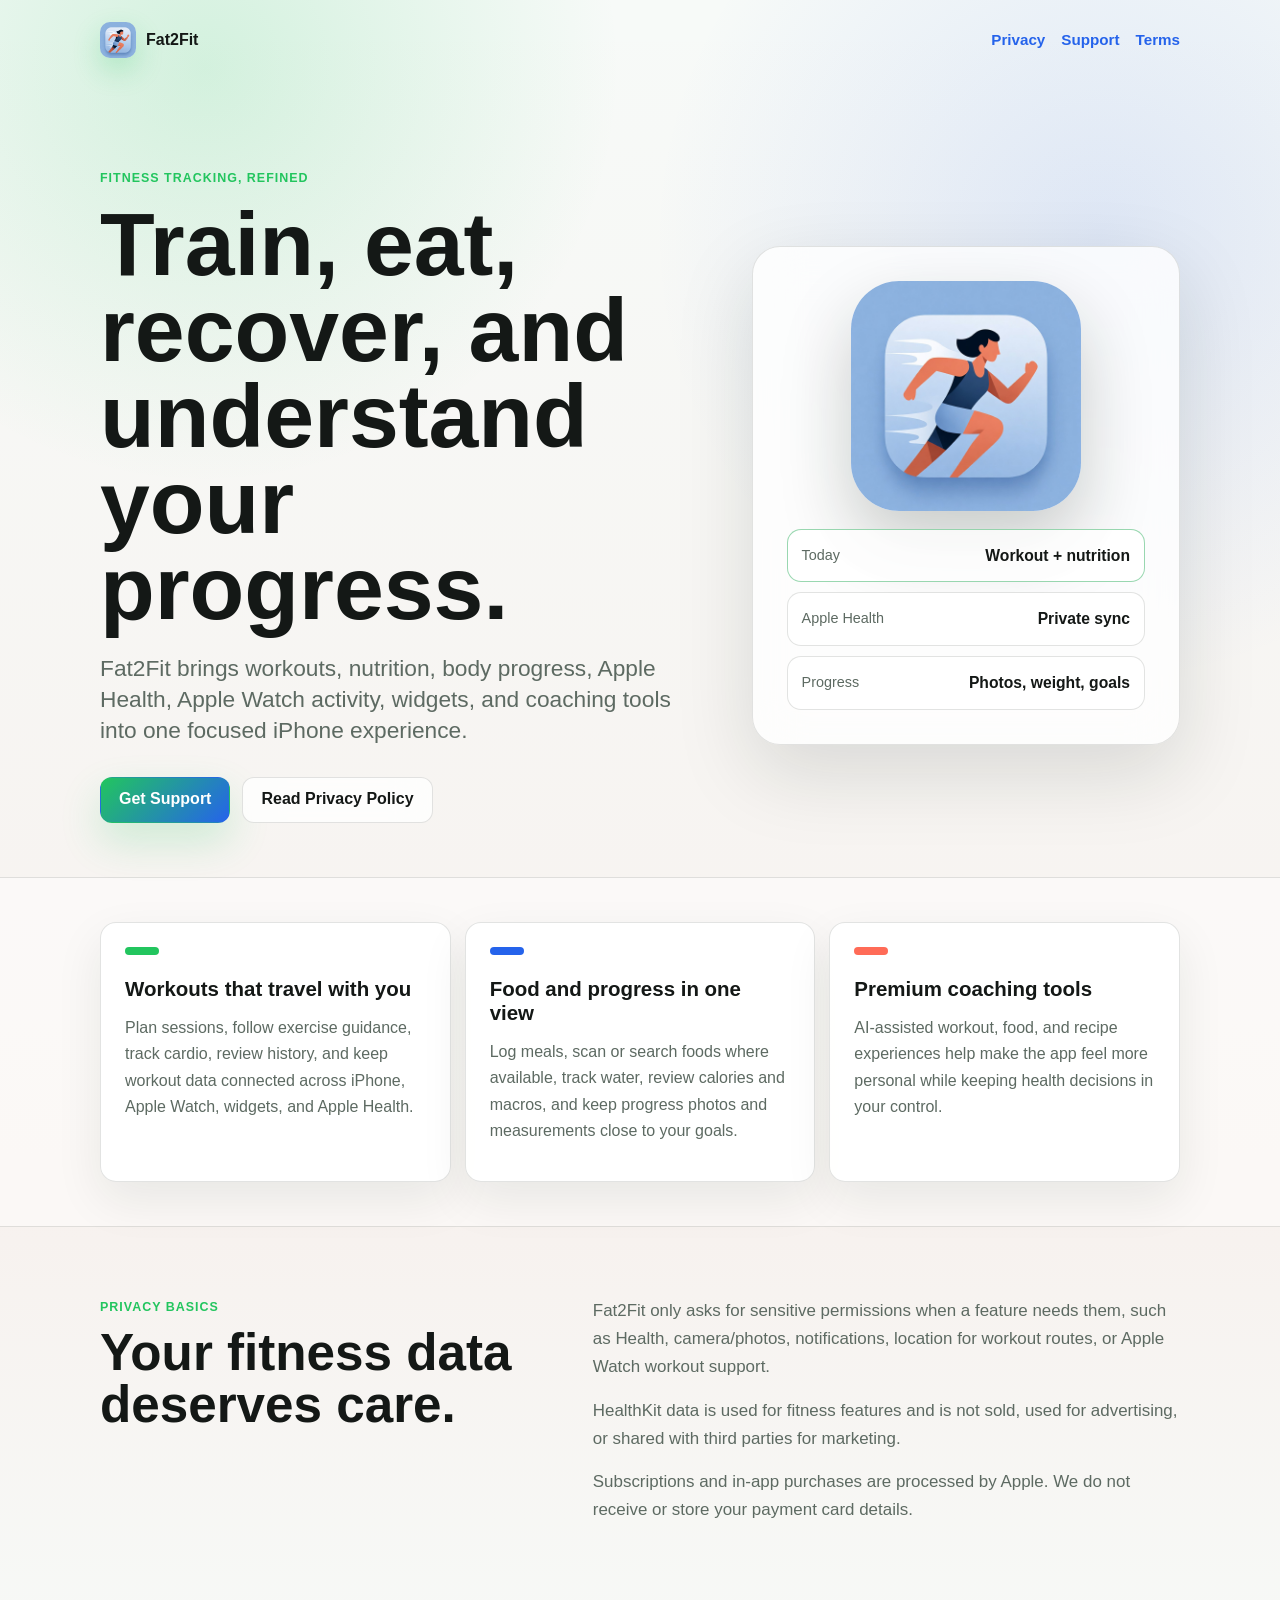
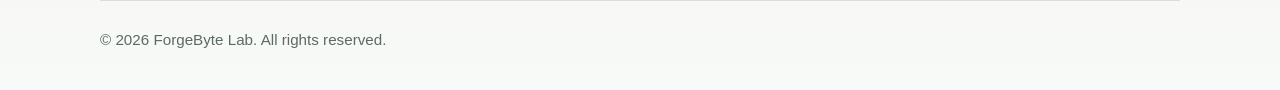
==== index.html @ ca740949 "Redesign Fat2Fit support site" ====
<!doctype html>
<html lang="en">
<head>
  <meta charset="utf-8">
  <meta name="viewport" content="width=device-width, initial-scale=1">
  <title>Fat2Fit - Fitness, Nutrition, and Progress Tracking</title>
  <meta name="description" content="Fat2Fit is a modern iPhone fitness app for workouts, meals, progress, Apple Health, Apple Watch workouts, widgets, and private AI-powered coaching tools.">
  <meta name="theme-color" content="#22c55e">
  <meta property="og:title" content="Fat2Fit">
  <meta property="og:description" content="A polished fitness companion for workouts, meals, progress, Apple Health, Apple Watch, widgets, and coaching tools.">
  <meta property="og:type" content="website">
  <meta property="og:image" content="assets/fat2fit-icon.jpg">
  <link rel="icon" href="assets/fat2fit-icon.jpg">
  <link rel="stylesheet" href="styles.css">
</head>
<body>
  <header class="shell nav">
    <a class="brand" href="./" aria-label="Fat2Fit home">
      <img class="brand-icon" src="assets/fat2fit-icon.jpg" alt="">
      <span>Fat2Fit</span>
    </a>
    <nav class="nav-links" aria-label="Primary navigation">
      <a href="./privacy-policy/">Privacy</a>
      <a href="./support/">Support</a>
      <a href="./terms/">Terms</a>
    </nav>
  </header>

  <main>
    <section class="shell hero">
      <div class="hero-copy">
        <p class="eyebrow">Fitness tracking, refined</p>
        <h1>Train, eat, recover, and understand your progress.</h1>
        <p class="lead">Fat2Fit brings workouts, nutrition, body progress, Apple Health, Apple Watch activity, widgets, and coaching tools into one focused iPhone experience.</p>
        <div class="actions">
          <a class="button primary" href="./support/">Get Support</a>
          <a class="button" href="./privacy-policy/">Read Privacy Policy</a>
        </div>
      </div>

      <div class="app-visual" aria-label="Fat2Fit app highlights">
        <img class="hero-icon" src="assets/fat2fit-icon.jpg" alt="Fat2Fit app icon">
        <div class="metric-stack">
          <div class="metric active">
            <span>Today</span>
            <strong>Workout + nutrition</strong>
          </div>
          <div class="metric">
            <span>Apple Health</span>
            <strong>Private sync</strong>
          </div>
          <div class="metric">
            <span>Progress</span>
            <strong>Photos, weight, goals</strong>
          </div>
        </div>
      </div>
    </section>

    <section class="band">
      <div class="shell grid">
        <article class="tile">
          <span class="tile-mark green"></span>
          <h2>Workouts that travel with you</h2>
          <p>Plan sessions, follow exercise guidance, track cardio, review history, and keep workout data connected across iPhone, Apple Watch, widgets, and Apple Health.</p>
        </article>
        <article class="tile">
          <span class="tile-mark blue"></span>
          <h2>Food and progress in one view</h2>
          <p>Log meals, scan or search foods where available, track water, review calories and macros, and keep progress photos and measurements close to your goals.</p>
        </article>
        <article class="tile">
          <span class="tile-mark coral"></span>
          <h2>Premium coaching tools</h2>
          <p>AI-assisted workout, food, and recipe experiences help make the app feel more personal while keeping health decisions in your control.</p>
        </article>
      </div>
    </section>

    <section class="shell split">
      <div>
        <p class="eyebrow">Privacy basics</p>
        <h2>Your fitness data deserves care.</h2>
      </div>
      <div class="privacy-list">
        <p>Fat2Fit only asks for sensitive permissions when a feature needs them, such as Health, camera/photos, notifications, location for workout routes, or Apple Watch workout support.</p>
        <p>HealthKit data is used for fitness features and is not sold, used for advertising, or shared with third parties for marketing.</p>
        <p>Subscriptions and in-app purchases are processed by Apple. We do not receive or store your payment card details.</p>
      </div>
    </section>
  </main>

  <footer class="shell footer">
    <p>&copy; 2026 ForgeByte Lab. All rights reserved.</p>
  </footer>
</body>
</html>
---- styles.css ----
:root {
  color-scheme: light dark;
  --bg: #f7faf8;
  --surface: rgba(255, 255, 255, 0.78);
  --surface-strong: rgba(255, 255, 255, 0.92);
  --text: #141816;
  --muted: #5d6a62;
  --line: rgba(20, 24, 22, 0.12);
  --green: #22c55e;
  --blue: #2563eb;
  --coral: #ff6b57;
  --amber: #f59e0b;
  --shadow: 0 28px 80px rgba(18, 33, 25, 0.13);
}

@media (prefers-color-scheme: dark) {
  :root {
    --bg: #070b09;
    --surface: rgba(20, 25, 22, 0.76);
    --surface-strong: rgba(26, 32, 28, 0.9);
    --text: #f4f8f5;
    --muted: #a6b4ab;
    --line: rgba(255, 255, 255, 0.13);
    --shadow: 0 28px 80px rgba(0, 0, 0, 0.34);
  }
}

* {
  box-sizing: border-box;
}

html {
  scroll-behavior: smooth;
}

body {
  margin: 0;
  color: var(--text);
  font-family: -apple-system, BlinkMacSystemFont, "SF Pro Text", "Helvetica Neue", Arial, sans-serif;
  line-height: 1.65;
  background:
    radial-gradient(circle at 16% 4%, rgba(34, 197, 94, 0.17), transparent 26rem),
    radial-gradient(circle at 86% 14%, rgba(37, 99, 235, 0.12), transparent 28rem),
    linear-gradient(180deg, transparent, rgba(255, 107, 87, 0.06) 72%, transparent),
    var(--bg);
}

a {
  color: var(--blue);
  text-decoration: none;
}

a:hover {
  text-decoration: underline;
}

h1,
h2,
h3,
p {
  margin: 0;
}

ul {
  margin: 14px 0 0;
  padding-left: 22px;
}

li {
  margin-top: 9px;
}

.shell {
  width: min(calc(100% - 32px), 1080px);
  margin: 0 auto;
}

.nav {
  display: flex;
  align-items: center;
  justify-content: space-between;
  gap: 20px;
  padding: 22px 0;
}

.brand {
  display: inline-flex;
  align-items: center;
  gap: 10px;
  color: var(--text);
  font-weight: 820;
  letter-spacing: 0;
}

.brand-icon {
  width: 36px;
  height: 36px;
  border-radius: 10px;
  box-shadow: 0 12px 28px rgba(34, 197, 94, 0.24);
}

.nav-links {
  display: flex;
  flex-wrap: wrap;
  justify-content: flex-end;
  gap: 16px;
  font-size: 0.95rem;
  font-weight: 680;
}

.hero {
  display: grid;
  grid-template-columns: minmax(0, 1.15fr) minmax(290px, 0.85fr);
  align-items: center;
  gap: clamp(28px, 6vw, 72px);
  min-height: calc(100vh - 190px);
  padding: clamp(36px, 7vw, 88px) 0 54px;
}

.eyebrow {
  color: var(--green);
  font-size: 0.78rem;
  font-weight: 800;
  letter-spacing: 0.08em;
  text-transform: uppercase;
}

h1 {
  max-width: 760px;
  margin-top: 12px;
  font-size: clamp(3rem, 7vw, 6.6rem);
  line-height: 0.96;
  letter-spacing: 0;
}

.lead {
  max-width: 720px;
  margin-top: 22px;
  color: var(--muted);
  font-size: clamp(1.08rem, 2.2vw, 1.42rem);
  line-height: 1.38;
}

.actions {
  display: flex;
  flex-wrap: wrap;
  gap: 12px;
  margin-top: 30px;
}

.button {
  min-height: 46px;
  display: inline-flex;
  align-items: center;
  justify-content: center;
  padding: 0 18px;
  border: 1px solid var(--line);
  border-radius: 12px;
  color: var(--text);
  background: var(--surface);
  font-weight: 780;
  backdrop-filter: blur(18px);
}

.button.primary {
  color: #fff;
  border-color: transparent;
  background: linear-gradient(135deg, var(--green), var(--blue));
  box-shadow: 0 18px 42px rgba(34, 197, 94, 0.2);
}

.app-visual {
  position: relative;
  display: grid;
  justify-items: center;
  gap: 18px;
  padding: clamp(18px, 4vw, 34px);
  border: 1px solid var(--line);
  border-radius: 28px;
  background: var(--surface);
  box-shadow: var(--shadow);
  backdrop-filter: blur(24px);
}

.hero-icon {
  width: min(64vw, 230px);
  aspect-ratio: 1;
  border-radius: 48px;
  box-shadow: 0 32px 70px rgba(18, 33, 25, 0.22);
}

.metric-stack {
  width: 100%;
  display: grid;
  gap: 10px;
}

.metric {
  display: flex;
  align-items: center;
  justify-content: space-between;
  gap: 16px;
  padding: 13px 14px;
  border: 1px solid var(--line);
  border-radius: 14px;
  background: color-mix(in srgb, var(--surface-strong) 86%, transparent);
}

.metric span {
  color: var(--muted);
  font-size: 0.9rem;
}

.metric strong {
  text-align: right;
  font-size: 0.98rem;
}

.metric.active {
  border-color: color-mix(in srgb, var(--green) 38%, var(--line));
}

.band {
  padding: 44px 0;
  border-top: 1px solid var(--line);
  border-bottom: 1px solid var(--line);
  background: color-mix(in srgb, var(--surface) 56%, transparent);
}

.grid {
  display: grid;
  grid-template-columns: repeat(3, minmax(0, 1fr));
  gap: 14px;
}

.tile {
  min-height: 260px;
  padding: 24px;
  border: 1px solid var(--line);
  border-radius: 16px;
  background: var(--surface-strong);
  box-shadow: 0 18px 48px rgba(18, 33, 25, 0.08);
}

.tile-mark {
  width: 34px;
  height: 8px;
  display: block;
  border-radius: 99px;
  margin-bottom: 22px;
}

.tile-mark.green {
  background: var(--green);
}

.tile-mark.blue {
  background: var(--blue);
}

.tile-mark.coral {
  background: var(--coral);
}

.tile h2 {
  font-size: 1.28rem;
  line-height: 1.18;
}

.tile p,
.privacy-list p,
.content-card p,
.content-card li {
  color: var(--muted);
}

.tile p {
  margin-top: 14px;
}

.split {
  display: grid;
  grid-template-columns: minmax(0, 0.72fr) minmax(0, 1fr);
  gap: clamp(28px, 6vw, 70px);
  padding: 70px 0 76px;
}

.split h2 {
  max-width: 430px;
  margin-top: 10px;
  font-size: clamp(2rem, 4vw, 3.7rem);
  line-height: 1.02;
  letter-spacing: 0;
}

.privacy-list {
  display: grid;
  gap: 16px;
  font-size: 1.06rem;
}

.content-card {
  margin: 32px 0 56px;
  padding: clamp(24px, 4vw, 44px);
  border: 1px solid var(--line);
  border-radius: 20px;
  background: var(--surface);
  box-shadow: var(--shadow);
  backdrop-filter: blur(22px);
}

.content-card h1 {
  max-width: 860px;
  margin-top: 12px;
  font-size: clamp(2.4rem, 6vw, 4.8rem);
  line-height: 1;
}

.content-card h2 {
  margin-top: 34px;
  font-size: 1.35rem;
  line-height: 1.22;
}

.content-card h3 {
  margin-top: 24px;
  font-size: 1.08rem;
}

.content-card p {
  margin-top: 12px;
}

.date {
  margin-top: 10px;
  color: var(--muted);
  font-size: 0.95rem;
}

.notice {
  margin-top: 24px;
  padding: 16px;
  border: 1px solid color-mix(in srgb, var(--amber) 34%, var(--line));
  border-radius: 14px;
  background: color-mix(in srgb, var(--amber) 12%, var(--surface));
}

.footer {
  border-top: 1px solid var(--line);
  padding: 26px 0 38px;
  color: var(--muted);
  font-size: 0.95rem;
}

@media (max-width: 820px) {
  .nav {
    align-items: flex-start;
    flex-direction: column;
  }

  .nav-links {
    justify-content: flex-start;
  }

  .hero,
  .split {
    grid-template-columns: 1fr;
  }

  .hero {
    min-height: auto;
  }

  .grid {
    grid-template-columns: 1fr;
  }

  .tile {
    min-height: auto;
  }
}

@media (max-width: 520px) {
  h1 {
    font-size: clamp(2.65rem, 15vw, 4.2rem);
  }

  .button {
    width: 100%;
  }

  .hero-icon {
    border-radius: 34px;
  }

  .metric {
    align-items: flex-start;
    flex-direction: column;
    gap: 4px;
  }

  .metric strong {
    text-align: left;
  }
}
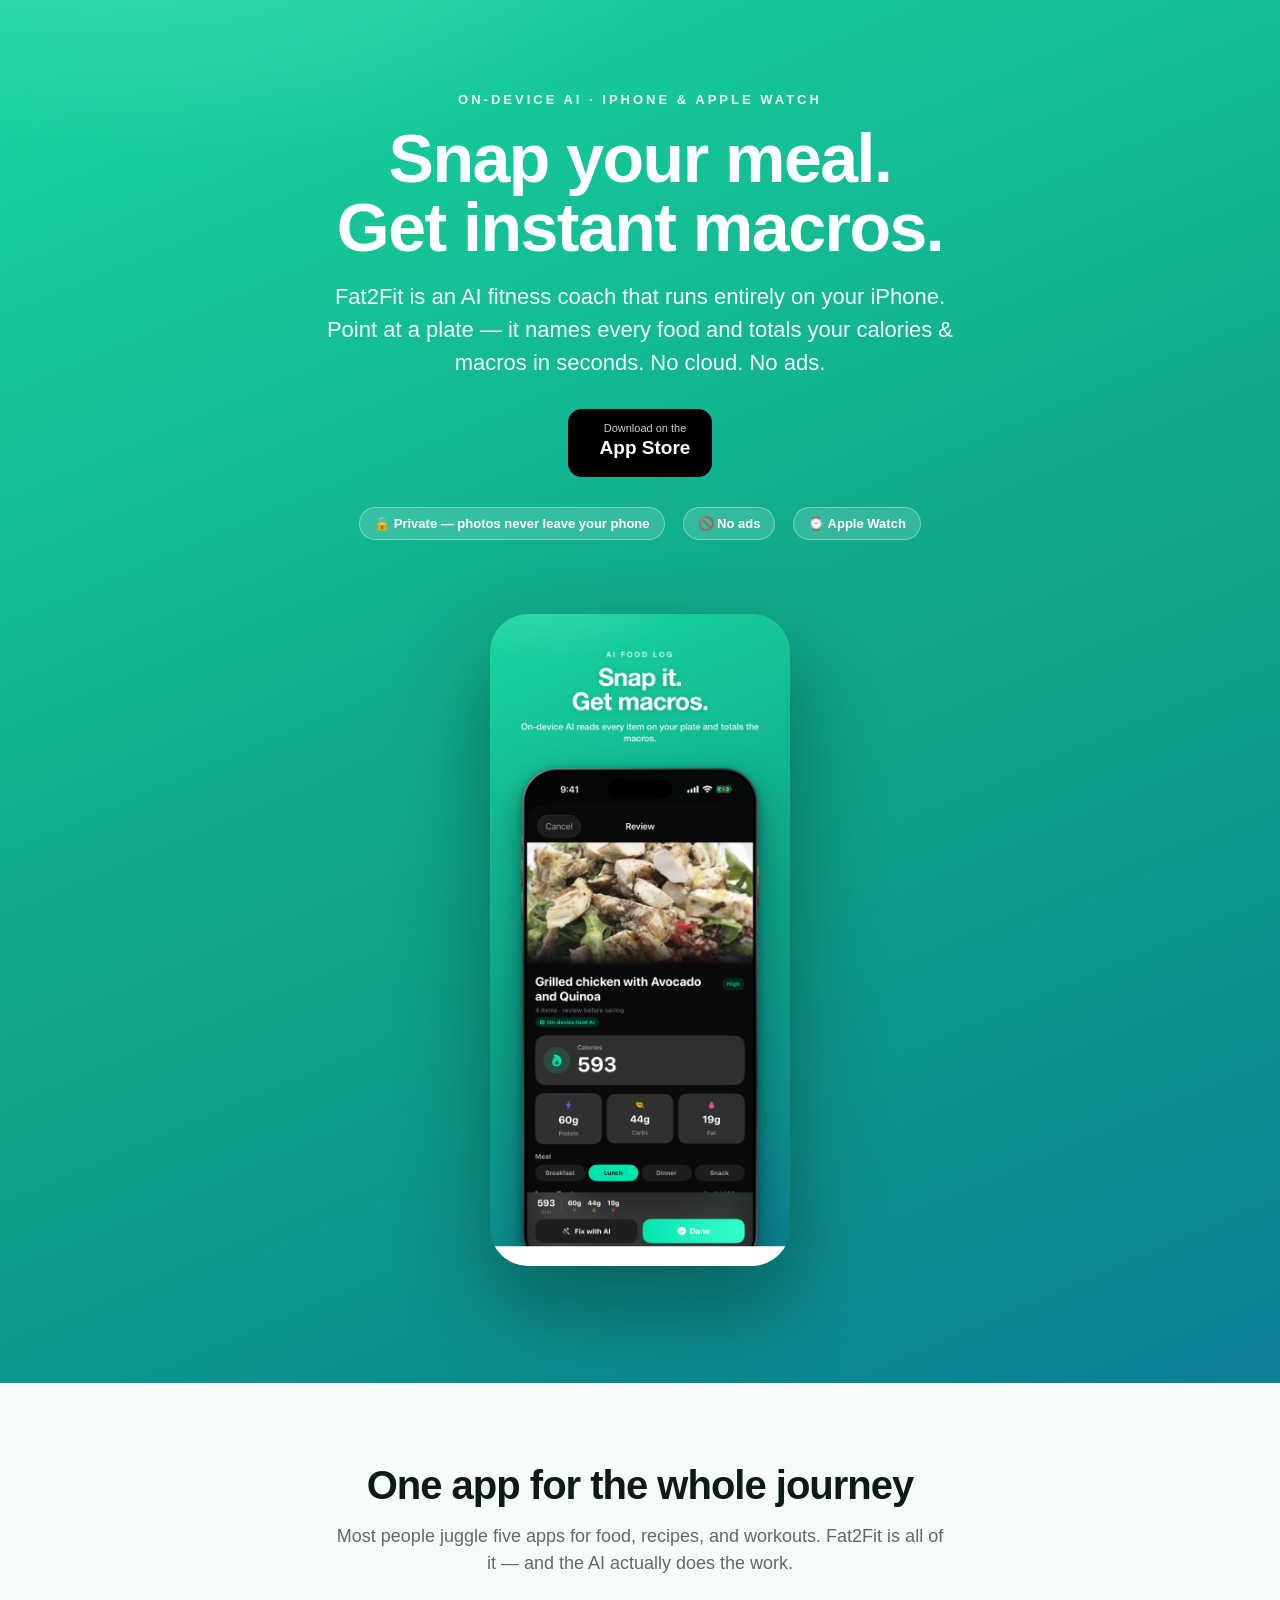
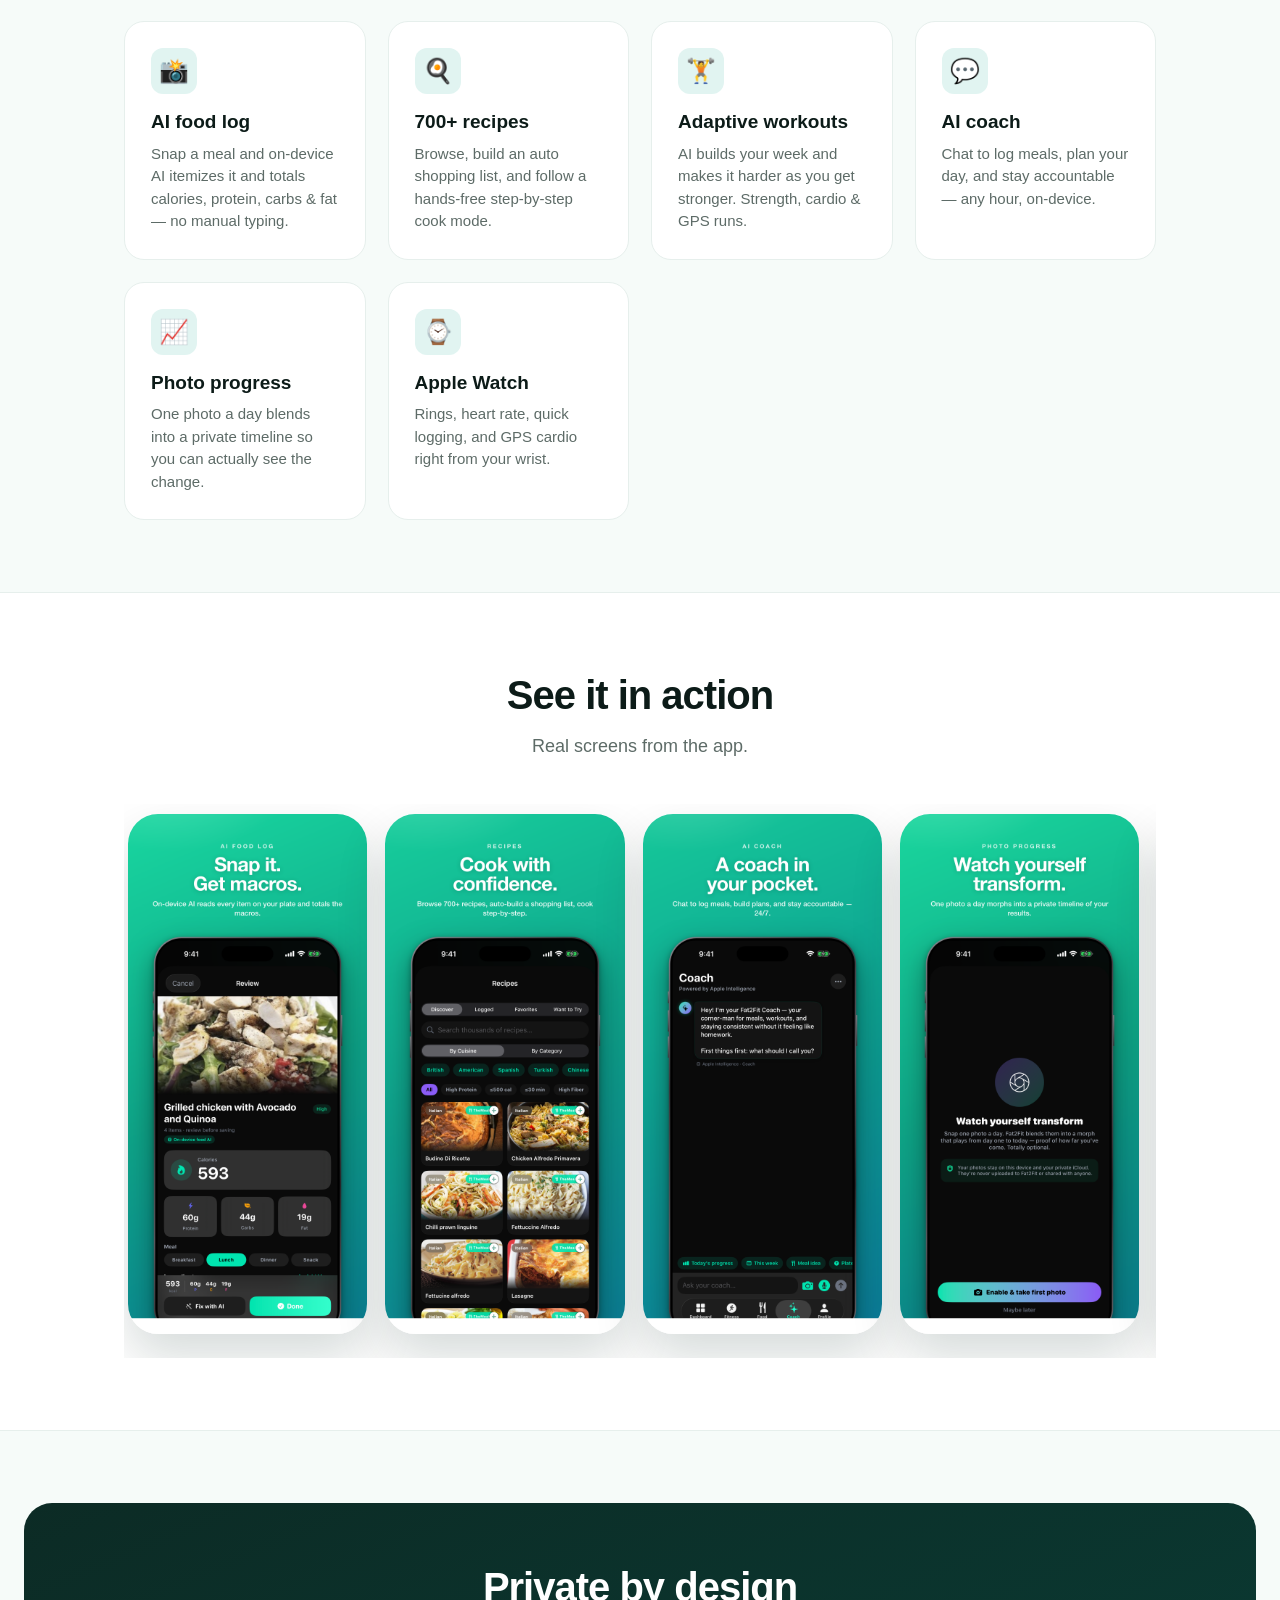
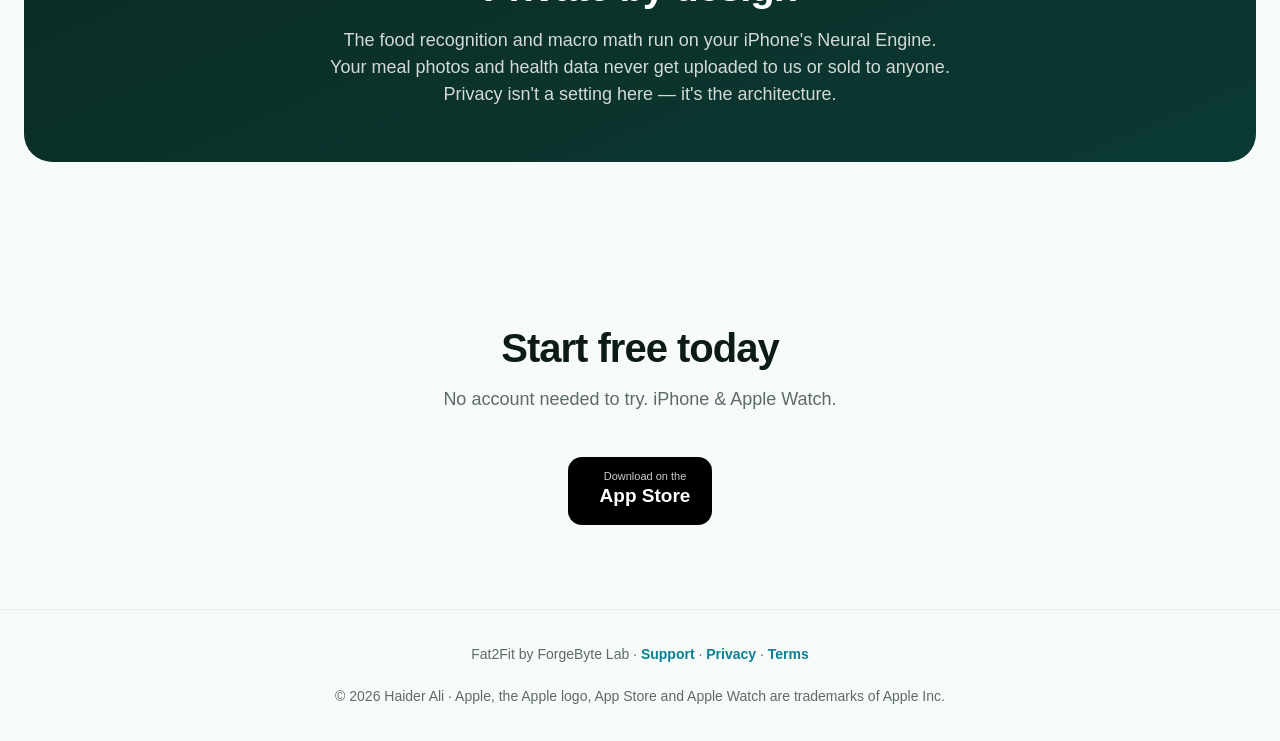
==== commit 20e21ca3: "Upgrade home page to App Store-style landing page with screenshots Replace the basic home with a mar" ====
--- a/index.html
+++ b/index.html
@@ -1,97 +1,142 @@
 <!doctype html>
 <html lang="en">
 <head>
-  <meta charset="utf-8">
-  <meta name="viewport" content="width=device-width, initial-scale=1">
-  <title>Fat2Fit - Fitness, Nutrition, and Progress Tracking</title>
-  <meta name="description" content="Fat2Fit is a modern iPhone fitness app for workouts, meals, progress, Apple Health, Apple Watch workouts, widgets, and private AI-powered coaching tools.">
-  <meta name="theme-color" content="#22c55e">
-  <meta property="og:title" content="Fat2Fit">
-  <meta property="og:description" content="A polished fitness companion for workouts, meals, progress, Apple Health, Apple Watch, widgets, and coaching tools.">
-  <meta property="og:type" content="website">
-  <meta property="og:image" content="assets/fat2fit-icon.jpg">
+<meta charset="utf-8">
+<meta name="viewport" content="width=device-width, initial-scale=1">
+<title>Fat2Fit — Snap your meal, get instant macros</title>
+<meta name="description" content="Fat2Fit is an AI fitness coach that runs entirely on your iPhone. Snap a meal, get instant macros — private, no cloud, no ads. Recipes, workouts, Apple Watch, fasting.">
+<meta property="og:title" content="Fat2Fit — Snap your meal, get instant macros">
+<meta property="og:description" content="Private, on-device AI fitness coach. Snap a meal → instant macros. Recipes, adaptive workouts, Apple Watch.">
+<meta property="og:image" content="https://forgebyte-lab.github.io/fat2fit-support/assets/01_food_ai.png">
   <link rel="icon" href="assets/fat2fit-icon.jpg">
-  <link rel="stylesheet" href="styles.css">
+<style>
+  :root{
+    --emerald:#0FA589; --emerald-d:#0B7F94; --ink:#0c1b18; --muted:#5d6b67;
+    --bg:#f6fbf9; --card:#ffffff; --line:#e6efec;
+  }
+  *{box-sizing:border-box;margin:0;padding:0}
+  html{scroll-behavior:smooth}
+  body{font-family:-apple-system,BlinkMacSystemFont,"SF Pro Display","Segoe UI",Roboto,Helvetica,Arial,sans-serif;color:var(--ink);background:var(--bg);line-height:1.5;-webkit-font-smoothing:antialiased}
+  .wrap{max-width:1080px;margin:0 auto;padding:0 24px}
+  a{color:inherit}
+  .btn{display:inline-flex;align-items:center;gap:10px;background:#000;color:#fff;border-radius:14px;padding:14px 22px;font-weight:600;text-decoration:none;font-size:17px}
+  .btn small{display:block;font-size:11px;opacity:.8;font-weight:500;line-height:1}
+  .btn b{font-size:19px;font-weight:700}
+  .pill{display:inline-block;background:rgba(255,255,255,.15);border:1px solid rgba(255,255,255,.35);color:#fff;border-radius:999px;padding:6px 14px;font-size:13px;font-weight:600;margin:4px}
+
+  /* Hero */
+  header.hero{background:
+      radial-gradient(900px 500px at 15% -10%, rgba(255,255,255,.18), transparent 60%),
+      linear-gradient(157deg,#19D7A0 0%, var(--emerald) 54%, var(--emerald-d) 100%);
+    color:#fff;padding:90px 0 110px;text-align:center;position:relative;overflow:hidden}
+  .kicker{font-size:13px;letter-spacing:3px;font-weight:800;opacity:.9;text-transform:uppercase}
+  h1{font-size:clamp(36px,6vw,68px);font-weight:800;letter-spacing:-1.5px;line-height:1.02;margin:14px 0 18px}
+  .sub{font-size:clamp(17px,2.4vw,22px);opacity:.95;max-width:640px;margin:0 auto 30px}
+  .hero-shot{margin-top:46px;max-width:300px;width:60%;border-radius:38px;box-shadow:0 40px 90px rgba(3,40,32,.45)}
+
+  /* Trust strip */
+  .trust{display:flex;flex-wrap:wrap;justify-content:center;gap:10px;margin-top:26px}
+
+  section{padding:72px 0}
+  h2{font-size:clamp(26px,4vw,40px);font-weight:800;letter-spacing:-1px;text-align:center;margin-bottom:8px}
+  .lead{text-align:center;color:var(--muted);font-size:18px;max-width:620px;margin:0 auto 44px}
+
+  .features{display:grid;grid-template-columns:repeat(auto-fit,minmax(240px,1fr));gap:22px}
+  .card{background:var(--card);border:1px solid var(--line);border-radius:20px;padding:26px}
+  .card .ico{width:46px;height:46px;border-radius:12px;display:grid;place-items:center;font-size:24px;background:rgba(15,165,137,.12);margin-bottom:14px}
+  .card h3{font-size:19px;margin-bottom:6px}
+  .card p{color:var(--muted);font-size:15px}
+
+  /* Screenshot gallery */
+  .gallery{display:flex;gap:18px;overflow-x:auto;padding:10px 4px 24px;scroll-snap-type:x mandatory}
+  .gallery img{height:520px;border-radius:30px;scroll-snap-align:center;flex:0 0 auto;box-shadow:0 24px 50px rgba(3,40,32,.16)}
+
+  /* Privacy band */
+  .band{background:linear-gradient(157deg,#0c2b25,#0a3a33);color:#fff;border-radius:28px;padding:54px 32px;text-align:center;margin:0 24px}
+  .band h2{color:#fff}
+  .band p{color:rgba(255,255,255,.82);max-width:620px;margin:10px auto 0;font-size:18px}
+
+  .cta{text-align:center;padding:84px 0}
+  footer{border-top:1px solid var(--line);padding:34px 0;color:var(--muted);font-size:14px;text-align:center}
+  footer a{text-decoration:none;color:var(--emerald-d);font-weight:600}
+  .applemark{font-size:20px}
+</style>
 </head>
 <body>
-  <header class="shell nav">
-    <a class="brand" href="./" aria-label="Fat2Fit home">
-      <img class="brand-icon" src="assets/fat2fit-icon.jpg" alt="">
-      <span>Fat2Fit</span>
-    </a>
-    <nav class="nav-links" aria-label="Primary navigation">
-      <a href="./privacy-policy/">Privacy</a>
-      <a href="./support/">Support</a>
-      <a href="./terms/">Terms</a>
-    </nav>
-  </header>
 
-  <main>
-    <section class="shell hero">
-      <div class="hero-copy">
-        <p class="eyebrow">Fitness tracking, refined</p>
-        <h1>Train, eat, recover, and understand your progress.</h1>
-        <p class="lead">Fat2Fit brings workouts, nutrition, body progress, Apple Health, Apple Watch activity, widgets, and coaching tools into one focused iPhone experience.</p>
-        <div class="actions">
-          <a class="button primary" href="./support/">Get Support</a>
-          <a class="button" href="./privacy-policy/">Read Privacy Policy</a>
-        </div>
-      </div>
+<header class="hero">
+  <div class="wrap">
+    <div class="kicker">On-device AI · iPhone &amp; Apple Watch</div>
+    <h1>Snap your meal.<br>Get instant macros.</h1>
+    <p class="sub">Fat2Fit is an AI fitness coach that runs entirely on your iPhone. Point at a plate — it names every food and totals your calories &amp; macros in seconds. No cloud. No ads.</p>
+    <!-- Replace href with your live App Store URL once approved -->
+    <a class="btn" href="https://apps.apple.com/app/id6761145777"><span class="applemark"></span><span><small>Download on the</small><b>App Store</b></span></a>
+    <div class="trust">
+      <span class="pill">🔒 Private — photos never leave your phone</span>
+      <span class="pill">🚫 No ads</span>
+      <span class="pill">⌚ Apple Watch</span>
+    </div>
+    <br>
+    <img class="hero-shot" src="assets/01_food_ai.png" alt="Fat2Fit AI food log — instant macros from a photo">
+  </div>
+</header>
 
-      <div class="app-visual" aria-label="Fat2Fit app highlights">
-        <img class="hero-icon" src="assets/fat2fit-icon.jpg" alt="Fat2Fit app icon">
-        <div class="metric-stack">
-          <div class="metric active">
-            <span>Today</span>
-            <strong>Workout + nutrition</strong>
-          </div>
-          <div class="metric">
-            <span>Apple Health</span>
-            <strong>Private sync</strong>
-          </div>
-          <div class="metric">
-            <span>Progress</span>
-            <strong>Photos, weight, goals</strong>
-          </div>
-        </div>
-      </div>
-    </section>
+<section>
+  <div class="wrap">
+    <h2>One app for the whole journey</h2>
+    <p class="lead">Most people juggle five apps for food, recipes, and workouts. Fat2Fit is all of it — and the AI actually does the work.</p>
+    <div class="features">
+      <div class="card"><div class="ico">📸</div><h3>AI food log</h3><p>Snap a meal and on-device AI itemizes it and totals calories, protein, carbs &amp; fat — no manual typing.</p></div>
+      <div class="card"><div class="ico">🍳</div><h3>700+ recipes</h3><p>Browse, build an auto shopping list, and follow a hands-free step-by-step cook mode.</p></div>
+      <div class="card"><div class="ico">🏋️</div><h3>Adaptive workouts</h3><p>AI builds your week and makes it harder as you get stronger. Strength, cardio &amp; GPS runs.</p></div>
+      <div class="card"><div class="ico">💬</div><h3>AI coach</h3><p>Chat to log meals, plan your day, and stay accountable — any hour, on-device.</p></div>
+      <div class="card"><div class="ico">📈</div><h3>Photo progress</h3><p>One photo a day blends into a private timeline so you can actually see the change.</p></div>
+      <div class="card"><div class="ico">⌚</div><h3>Apple Watch</h3><p>Rings, heart rate, quick logging, and GPS cardio right from your wrist.</p></div>
+    </div>
+  </div>
+</section>
 
-    <section class="band">
-      <div class="shell grid">
-        <article class="tile">
-          <span class="tile-mark green"></span>
-          <h2>Workouts that travel with you</h2>
-          <p>Plan sessions, follow exercise guidance, track cardio, review history, and keep workout data connected across iPhone, Apple Watch, widgets, and Apple Health.</p>
-        </article>
-        <article class="tile">
-          <span class="tile-mark blue"></span>
-          <h2>Food and progress in one view</h2>
-          <p>Log meals, scan or search foods where available, track water, review calories and macros, and keep progress photos and measurements close to your goals.</p>
-        </article>
-        <article class="tile">
-          <span class="tile-mark coral"></span>
-          <h2>Premium coaching tools</h2>
-          <p>AI-assisted workout, food, and recipe experiences help make the app feel more personal while keeping health decisions in your control.</p>
-        </article>
-      </div>
-    </section>
+<section style="background:#fff;border-top:1px solid var(--line);border-bottom:1px solid var(--line)">
+  <div class="wrap">
+    <h2>See it in action</h2>
+    <p class="lead">Real screens from the app.</p>
+  </div>
+  <div class="wrap">
+    <div class="gallery">
+      <img src="assets/01_food_ai.png" alt="AI food log">
+      <img src="assets/02_recipes.png" alt="Recipes">
+      <img src="assets/03_coach.png" alt="AI coach">
+      <img src="assets/04_progress.png" alt="Photo progress">
+      <img src="assets/05_plans.png" alt="Adaptive plans">
+      <img src="assets/06_nutrition.png" alt="Nutrition tracking">
+      <img src="assets/07_motivation.png" alt="Stay motivated">
+    </div>
+  </div>
+</section>
 
-    <section class="shell split">
-      <div>
-        <p class="eyebrow">Privacy basics</p>
-        <h2>Your fitness data deserves care.</h2>
-      </div>
-      <div class="privacy-list">
-        <p>Fat2Fit only asks for sensitive permissions when a feature needs them, such as Health, camera/photos, notifications, location for workout routes, or Apple Watch workout support.</p>
-        <p>HealthKit data is used for fitness features and is not sold, used for advertising, or shared with third parties for marketing.</p>
-        <p>Subscriptions and in-app purchases are processed by Apple. We do not receive or store your payment card details.</p>
-      </div>
-    </section>
-  </main>
+<section>
+  <div class="band">
+    <h2>Private by design</h2>
+    <p>The food recognition and macro math run on your iPhone's Neural Engine. Your meal photos and health data never get uploaded to us or sold to anyone. Privacy isn't a setting here — it's the architecture.</p>
+  </div>
+</section>
 
-  <footer class="shell footer">
-    <p>&copy; 2026 ForgeByte Lab. All rights reserved.</p>
-  </footer>
+<div class="cta">
+  <h2>Start free today</h2>
+  <p class="lead">No account needed to try. iPhone &amp; Apple Watch.</p>
+  <a class="btn" href="https://apps.apple.com/app/id6761145777"><span class="applemark"></span><span><small>Download on the</small><b>App Store</b></span></a>
+</div>
+
+<footer>
+  <div class="wrap">
+    Fat2Fit by ForgeByte Lab ·
+    <a href="support/">Support</a> ·
+    <a href="privacy-policy/">Privacy</a> ·
+    <a href="terms/">Terms</a>
+    <br><br>
+    © 2026 Haider Ali · Apple, the Apple logo, App Store and Apple Watch are trademarks of Apple Inc.
+  </div>
+</footer>
+
 </body>
 </html>
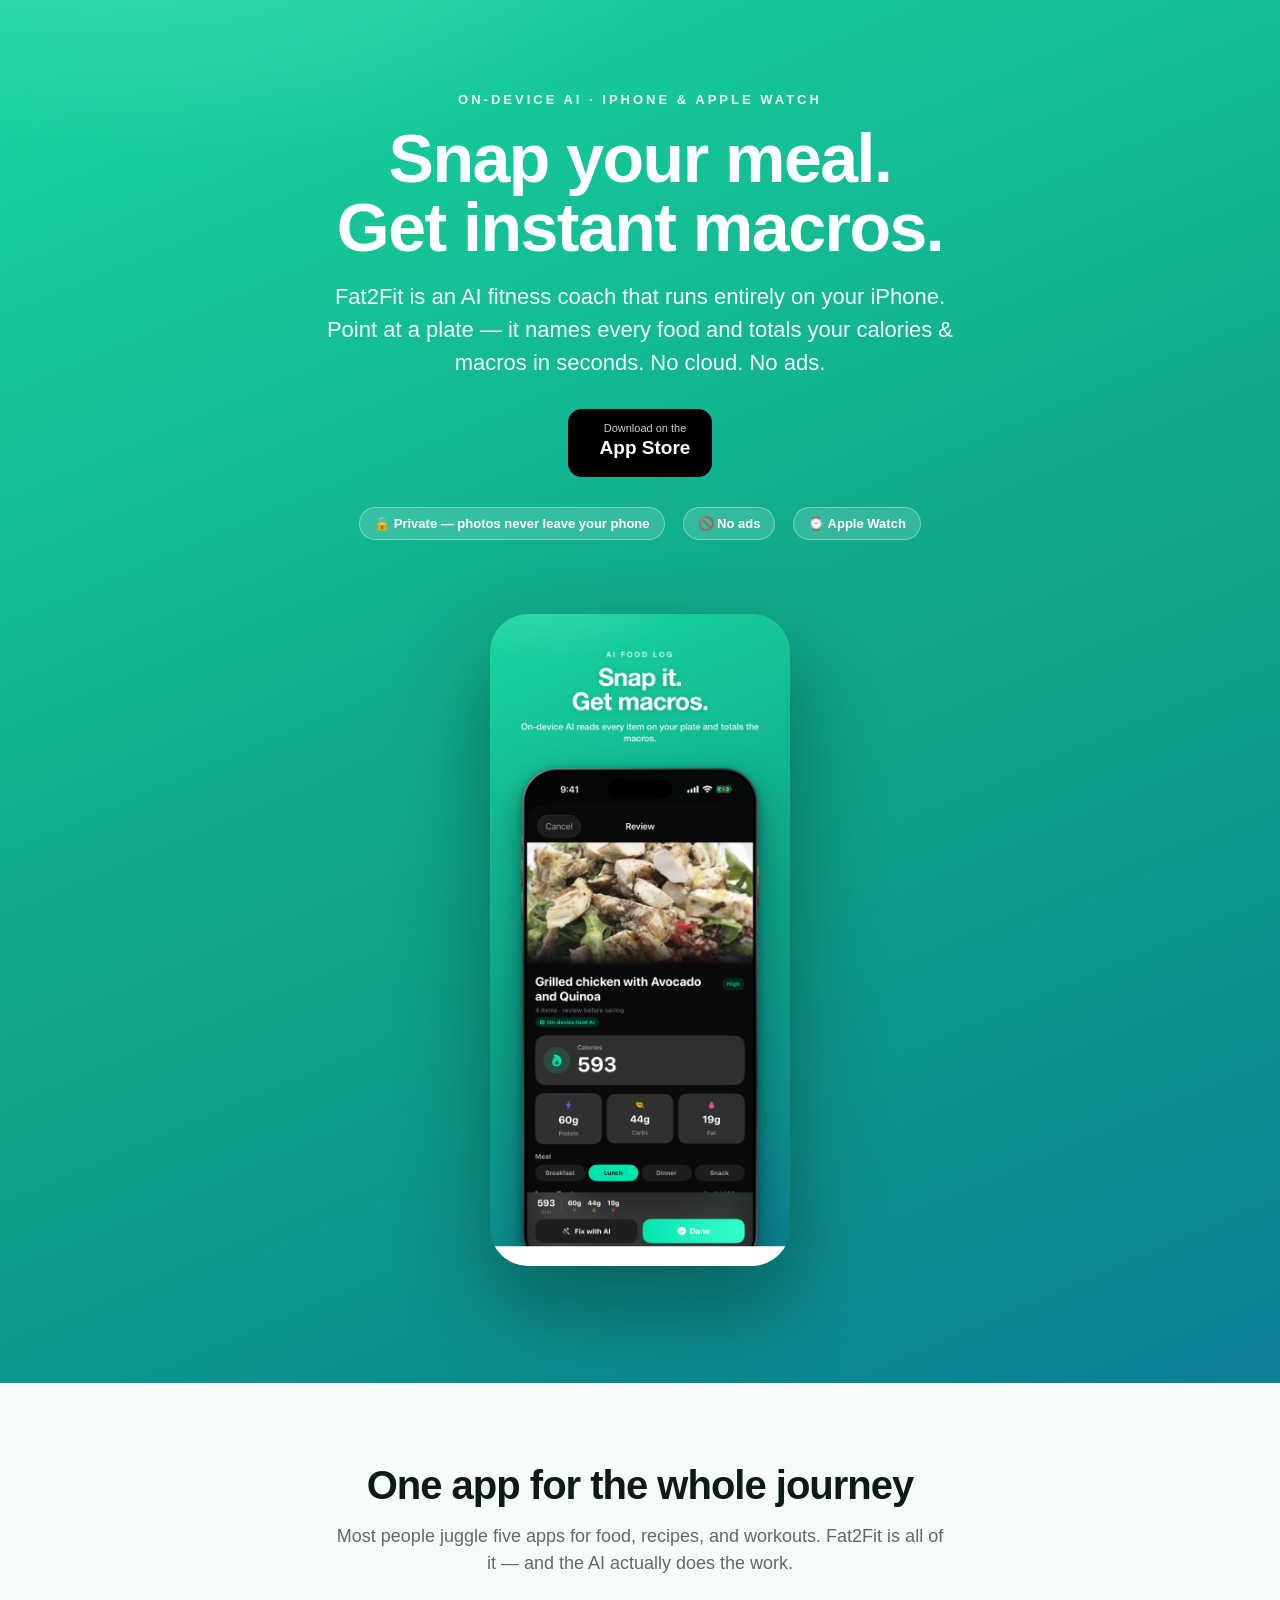
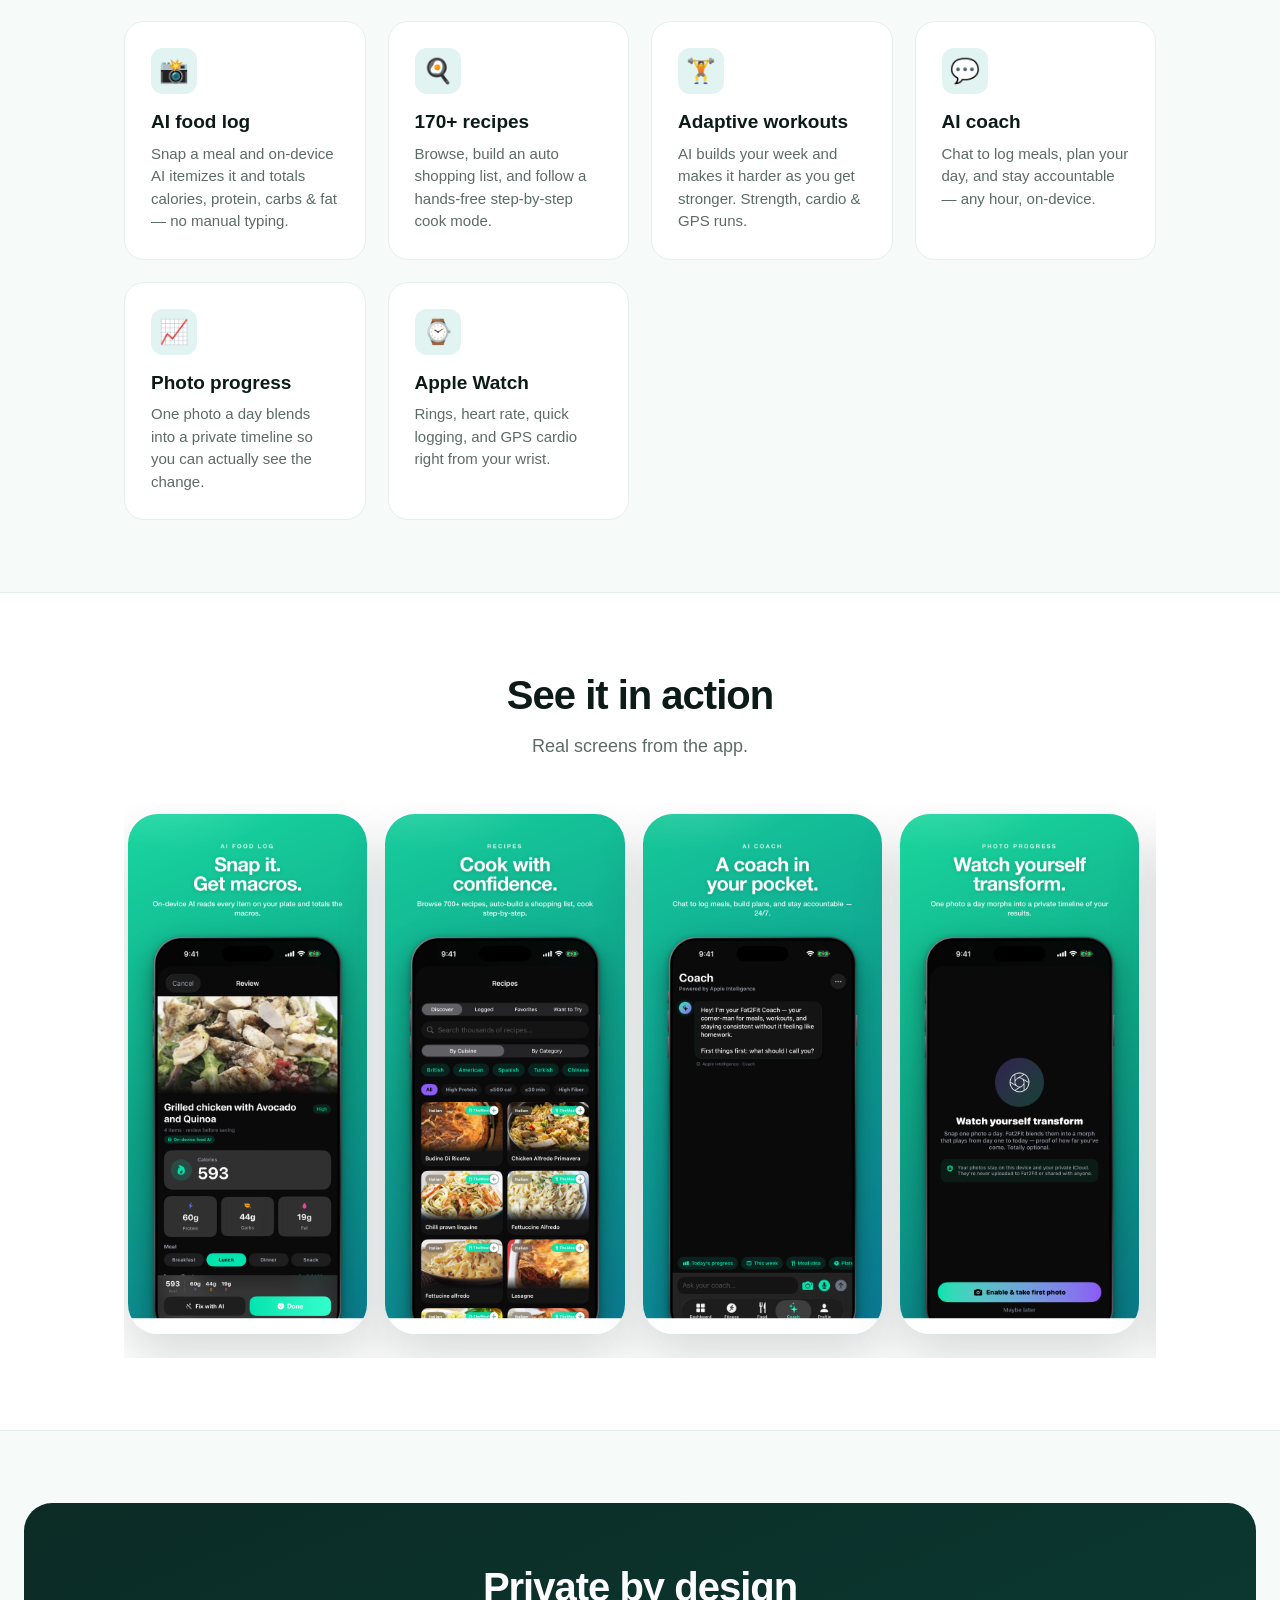
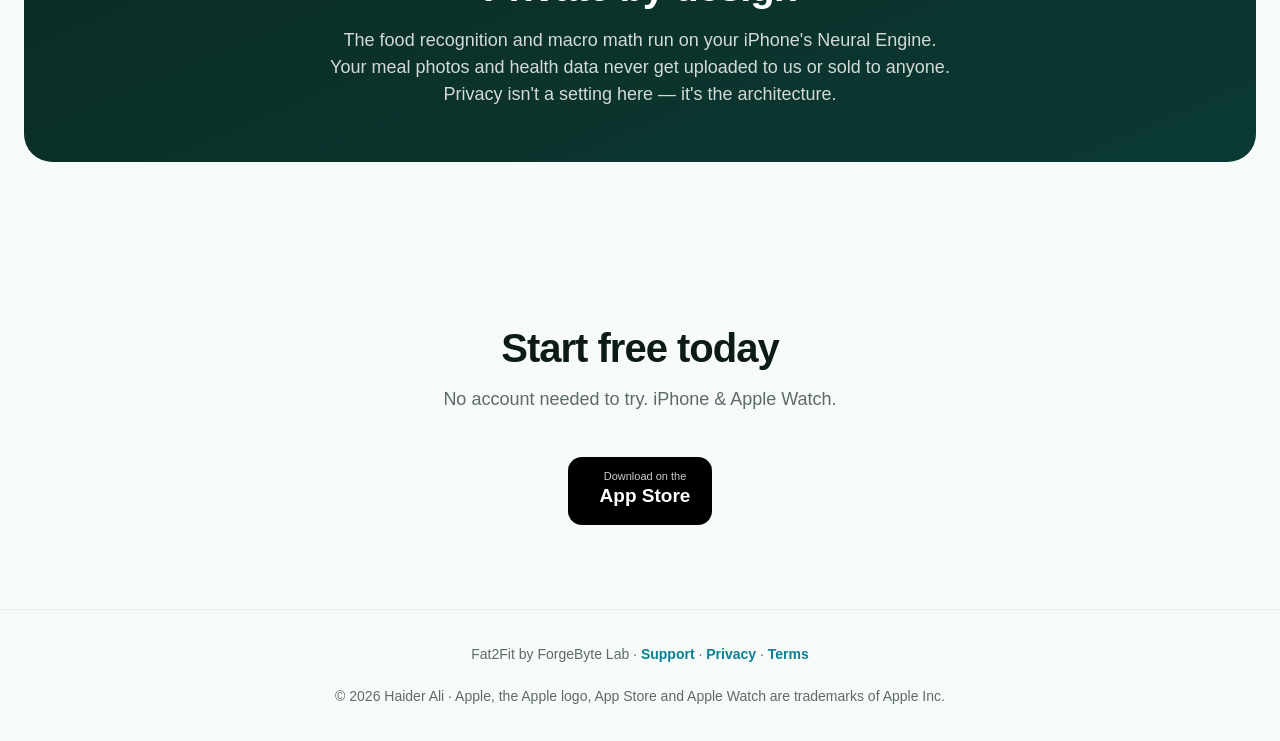
==== commit b188771d: "Fat2Fit is free: privacy, terms and support say so Version 2.3 removes every in-app purchase. The pr" ====
--- a/index.html
+++ b/index.html
@@ -87,7 +87,7 @@
     <p class="lead">Most people juggle five apps for food, recipes, and workouts. Fat2Fit is all of it — and the AI actually does the work.</p>
     <div class="features">
       <div class="card"><div class="ico">📸</div><h3>AI food log</h3><p>Snap a meal and on-device AI itemizes it and totals calories, protein, carbs &amp; fat — no manual typing.</p></div>
-      <div class="card"><div class="ico">🍳</div><h3>700+ recipes</h3><p>Browse, build an auto shopping list, and follow a hands-free step-by-step cook mode.</p></div>
+      <div class="card"><div class="ico">🍳</div><h3>170+ recipes</h3><p>Browse, build an auto shopping list, and follow a hands-free step-by-step cook mode.</p></div>
       <div class="card"><div class="ico">🏋️</div><h3>Adaptive workouts</h3><p>AI builds your week and makes it harder as you get stronger. Strength, cardio &amp; GPS runs.</p></div>
       <div class="card"><div class="ico">💬</div><h3>AI coach</h3><p>Chat to log meals, plan your day, and stay accountable — any hour, on-device.</p></div>
       <div class="card"><div class="ico">📈</div><h3>Photo progress</h3><p>One photo a day blends into a private timeline so you can actually see the change.</p></div>
